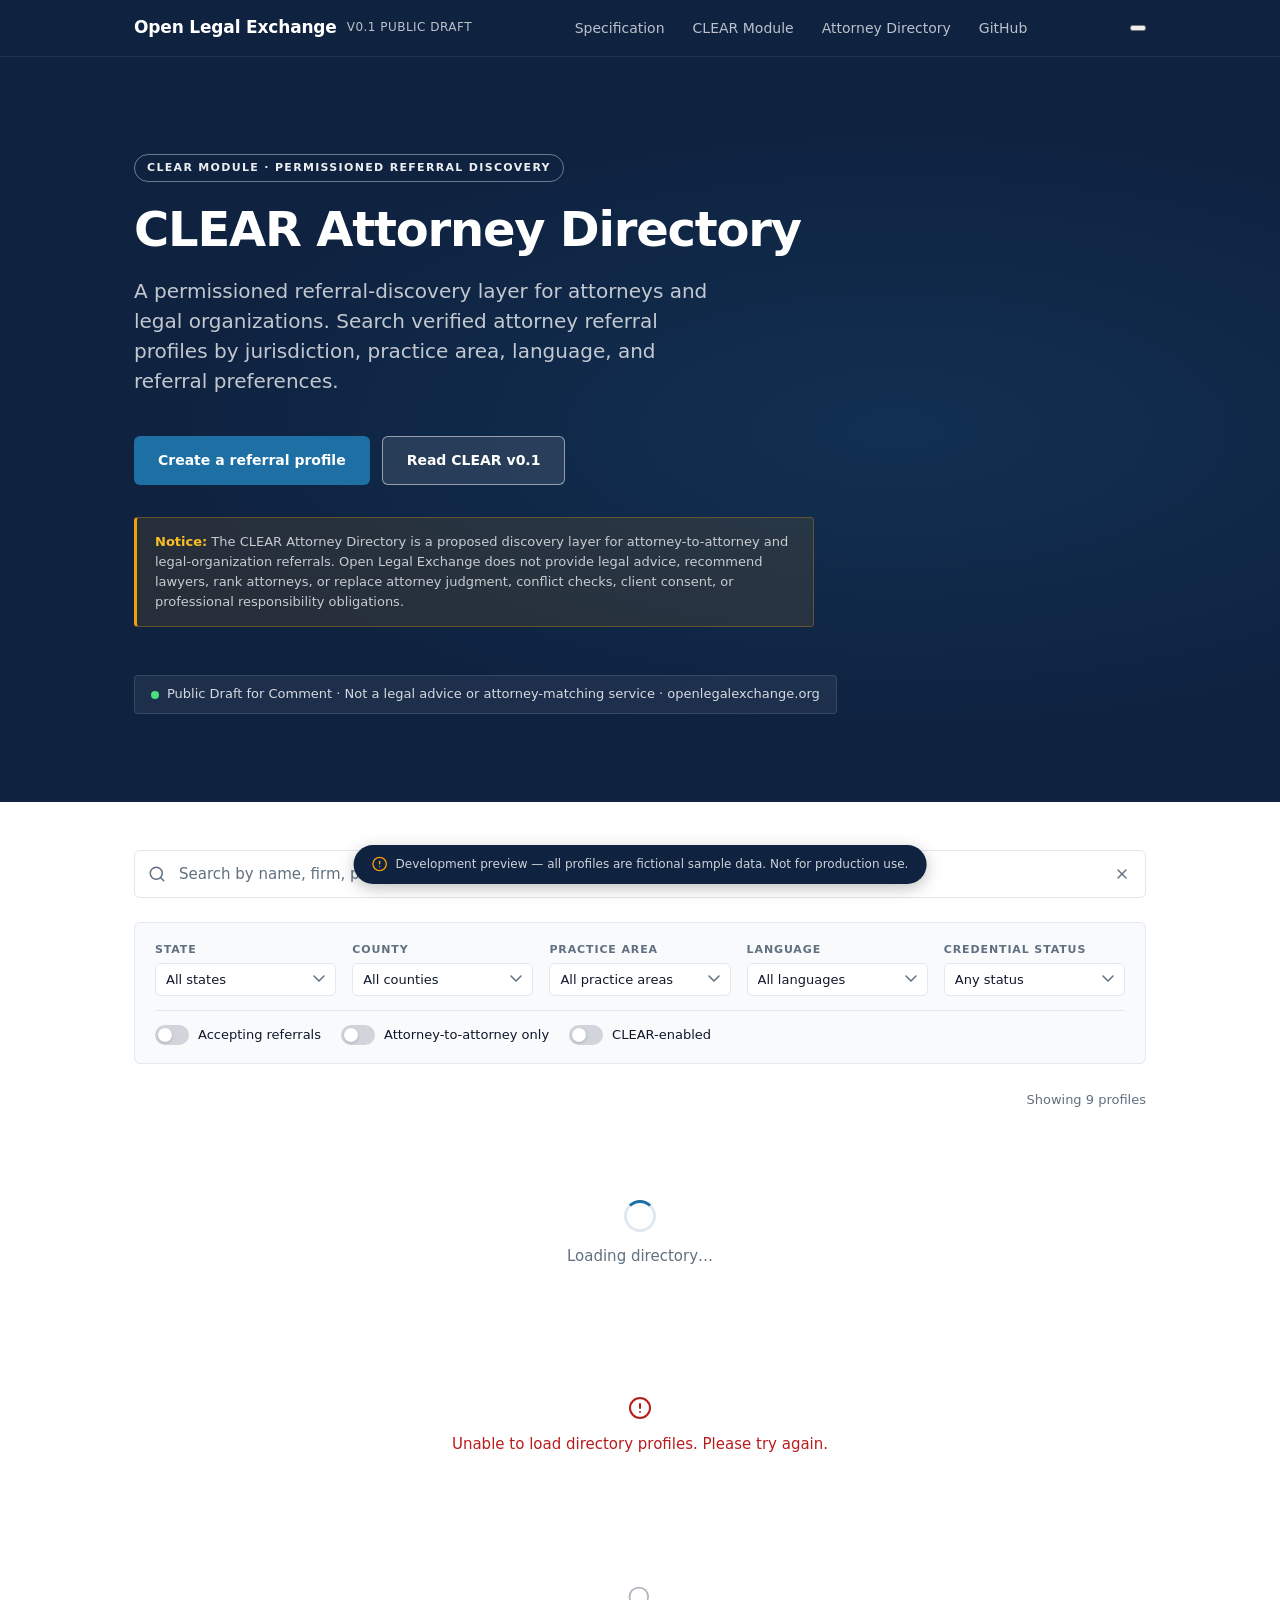
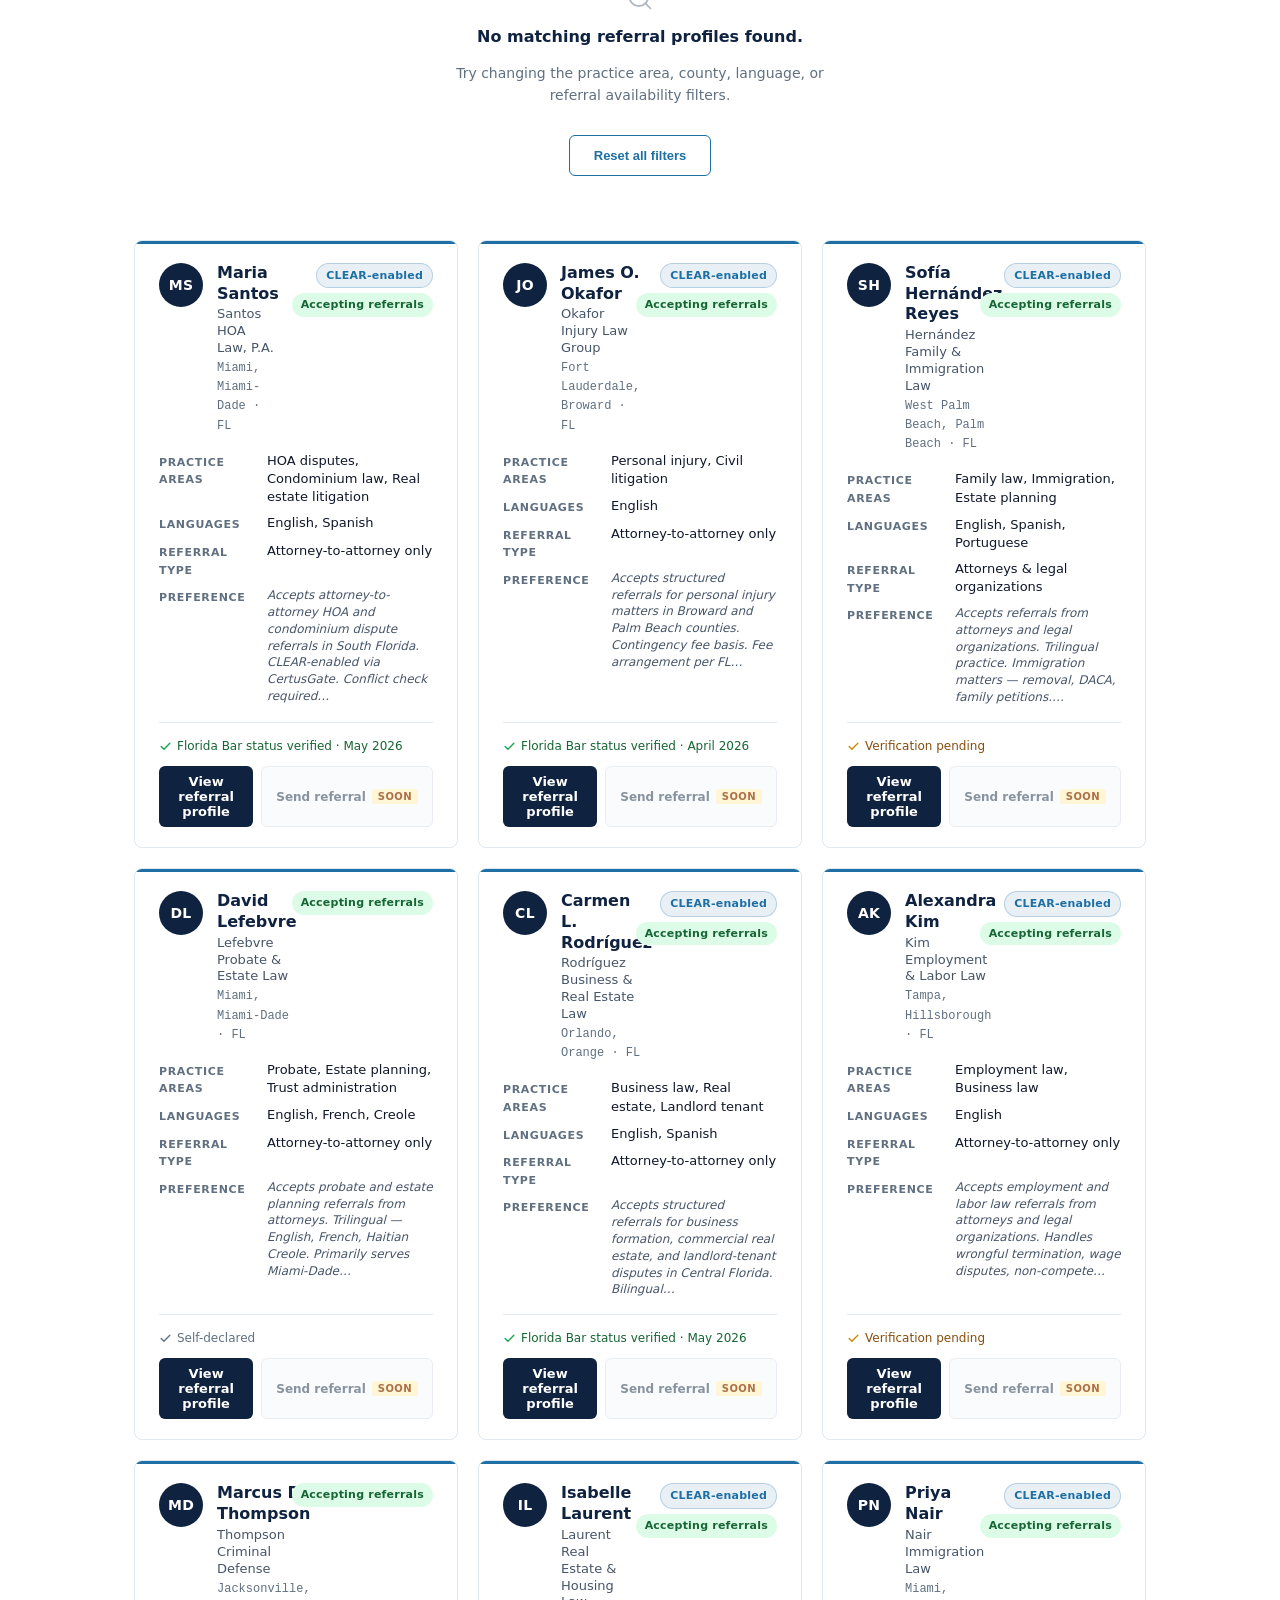
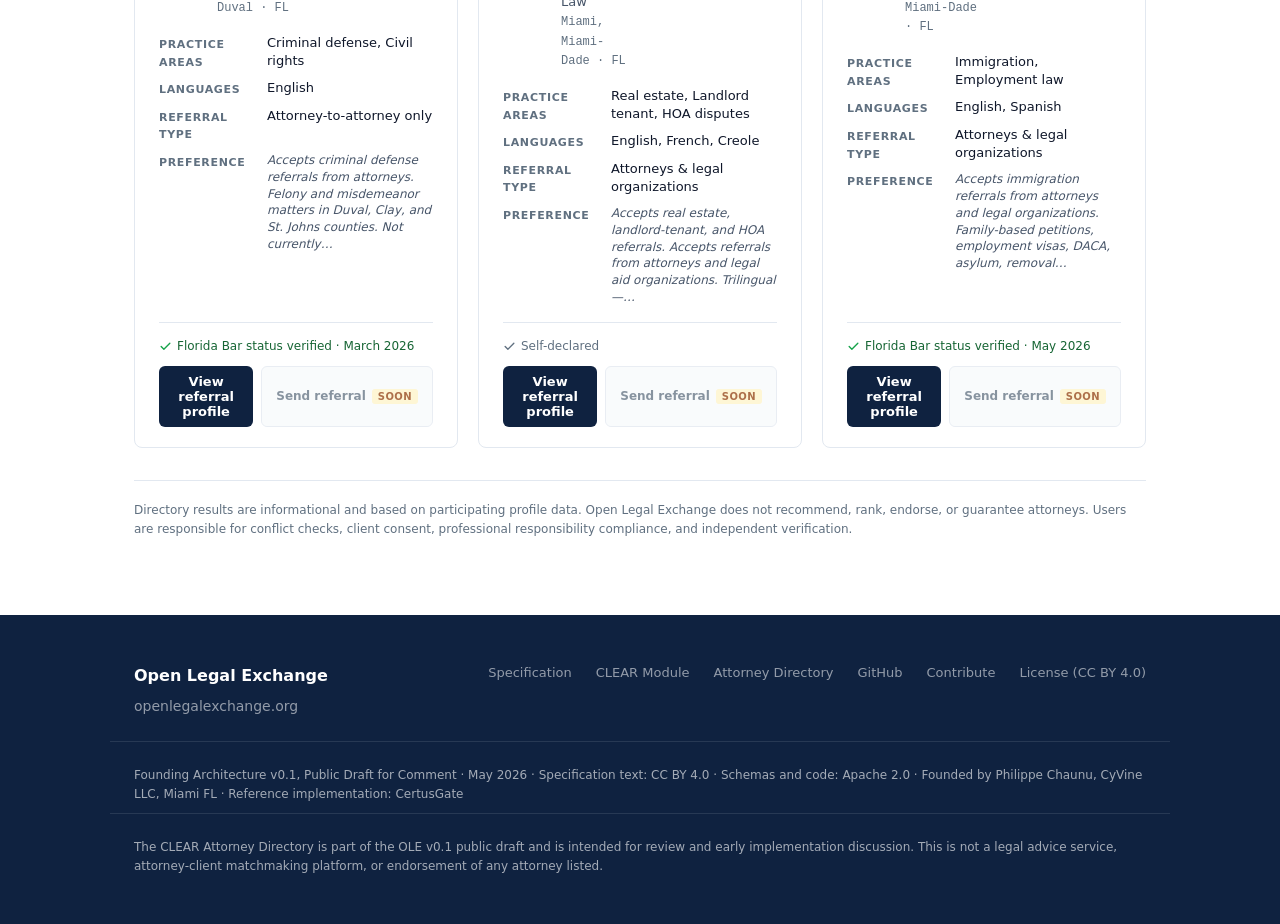
==== attorneys/index.html @ de0ba65a "feat: add CLEAR Attorney Directory at /attorneys/ - Add attorneys/index.html: live searchable attorn" ====
<!DOCTYPE html>
<html lang="en">
<head>
  <meta charset="UTF-8">
  <meta name="viewport" content="width=device-width, initial-scale=1.0">
  <title>CLEAR Attorney Directory · Open Legal Exchange</title>
  <meta name="description" content="A permissioned referral-discovery layer for attorneys and legal organizations. Search verified attorney referral profiles by jurisdiction, practice area, language, and referral preferences.">
  <link rel="stylesheet" href="../styles.css">
  <link rel="stylesheet" href="directory.css">
</head>
<body>

<nav>
  <div class="nav-inner">
    <a href="/" class="nav-brand">
      <span class="brand-name">Open Legal Exchange</span>
      <span class="brand-tag">v0.1 Public Draft</span>
    </a>
    <ul class="nav-links">
      <li><a href="/spec/">Specification</a></li>
      <li><a href="/clear/">CLEAR Module</a></li>
      <li><a href="/attorneys/" aria-current="page">Attorney Directory</a></li>
      <li><a href="https://github.com/openlegalexchange/ole">GitHub</a></li>
    </ul>
    <button class="nav-menu-btn" aria-label="Open menu" aria-expanded="false" aria-controls="mobile-nav">
      <span></span><span></span><span></span>
    </button>
  </div>
</nav>

<!-- Hero -->
<section class="hero dir-hero">
  <div class="container hero-content">
    <div class="hero-eyebrow">CLEAR Module · Permissioned Referral Discovery</div>
    <h1>CLEAR Attorney Directory</h1>
    <p class="hero-lead">
      A permissioned referral-discovery layer for attorneys and legal organizations.
      Search verified attorney referral profiles by jurisdiction, practice area, language, and referral preferences.
    </p>
    <div class="btn-group">
      <a href="https://github.com/openlegalexchange/ole/discussions" class="btn btn-primary">Create a referral profile</a>
      <a href="https://github.com/openlegalexchange/ole/blob/main/spec/v0.1/clear.md" class="btn btn-secondary">Read CLEAR v0.1</a>
    </div>
    <div class="dir-notice" role="note">
      <strong>Notice:</strong> The CLEAR Attorney Directory is a proposed discovery layer for
      attorney-to-attorney and legal-organization referrals. Open Legal Exchange does not provide
      legal advice, recommend lawyers, rank attorneys, or replace attorney judgment, conflict checks,
      client consent, or professional responsibility obligations.
    </div>
    <div class="hero-draft">
      Public Draft for Comment · Not a legal advice or attorney-matching service · openlegalexchange.org
    </div>
  </div>
</section>

<!-- Search & Directory -->
<section class="dir-search-section" id="directory">
  <div class="container">

    <!-- Search bar -->
    <div class="dir-search-bar">
      <label for="dir-search-input" class="sr-only">Search attorney referral profiles</label>
      <div class="dir-search-input-wrap">
        <svg class="dir-search-icon" width="18" height="18" viewBox="0 0 24 24" fill="none" stroke="currentColor" stroke-width="2" stroke-linecap="round" stroke-linejoin="round" aria-hidden="true">
          <circle cx="11" cy="11" r="8"/><line x1="21" y1="21" x2="16.65" y2="16.65"/>
        </svg>
        <input
          id="dir-search-input"
          type="search"
          class="dir-search-input"
          placeholder="Search by name, firm, practice area, county, language…"
          autocomplete="off"
          autocorrect="off"
          spellcheck="false"
          aria-label="Search attorney referral profiles"
        >
        <button id="dir-search-clear" class="dir-search-clear" aria-label="Clear search" hidden>
          <svg width="16" height="16" viewBox="0 0 24 24" fill="none" stroke="currentColor" stroke-width="2" stroke-linecap="round" stroke-linejoin="round" aria-hidden="true"><line x1="18" y1="6" x2="6" y2="18"/><line x1="6" y1="6" x2="18" y2="18"/></svg>
        </button>
      </div>
    </div>

    <!-- Filters -->
    <div class="dir-filters" id="dir-filters">
      <div class="dir-filters-row">

        <div class="dir-filter-group">
          <label for="filter-state" class="dir-filter-label">State</label>
          <select id="filter-state" class="dir-filter-select" aria-label="Filter by state">
            <option value="">All states</option>
            <option value="FL">FL — Florida</option>
          </select>
        </div>

        <div class="dir-filter-group">
          <label for="filter-county" class="dir-filter-label">County</label>
          <select id="filter-county" class="dir-filter-select" aria-label="Filter by county">
            <option value="">All counties</option>
            <option value="Miami-Dade">Miami-Dade</option>
            <option value="Broward">Broward</option>
            <option value="Palm Beach">Palm Beach</option>
            <option value="Monroe">Monroe</option>
            <option value="Hillsborough">Hillsborough</option>
            <option value="Orange">Orange</option>
            <option value="Duval">Duval</option>
          </select>
        </div>

        <div class="dir-filter-group">
          <label for="filter-practice" class="dir-filter-label">Practice area</label>
          <select id="filter-practice" class="dir-filter-select" aria-label="Filter by practice area">
            <option value="">All practice areas</option>
            <option value="hoa_disputes">HOA disputes</option>
            <option value="condominium_law">Condominium law</option>
            <option value="personal_injury">Personal injury</option>
            <option value="family_law">Family law</option>
            <option value="probate">Probate</option>
            <option value="estate_planning">Estate planning</option>
            <option value="real_estate">Real estate</option>
            <option value="immigration">Immigration</option>
            <option value="criminal_defense">Criminal defense</option>
            <option value="business_law">Business law</option>
            <option value="landlord_tenant">Landlord tenant</option>
            <option value="employment_law">Employment law</option>
          </select>
        </div>

        <div class="dir-filter-group">
          <label for="filter-language" class="dir-filter-label">Language</label>
          <select id="filter-language" class="dir-filter-select" aria-label="Filter by language">
            <option value="">All languages</option>
            <option value="en">English</option>
            <option value="es">Spanish</option>
            <option value="fr">French</option>
            <option value="ht">Creole</option>
            <option value="pt">Portuguese</option>
          </select>
        </div>

        <div class="dir-filter-group">
          <label for="filter-credential" class="dir-filter-label">Credential status</label>
          <select id="filter-credential" class="dir-filter-select" aria-label="Filter by credential status">
            <option value="">Any status</option>
            <option value="verified">Verified</option>
            <option value="pending_verification">Pending verification</option>
            <option value="self_declared">Self-declared</option>
          </select>
        </div>

      </div>

      <div class="dir-filters-toggles">
        <label class="dir-toggle-label">
          <input type="checkbox" id="filter-accepts-referrals" class="dir-toggle-input" aria-label="Accepting referrals only">
          <span class="dir-toggle-track" aria-hidden="true"></span>
          <span class="dir-toggle-text">Accepting referrals</span>
        </label>
        <label class="dir-toggle-label">
          <input type="checkbox" id="filter-atty-to-atty" class="dir-toggle-input" aria-label="Attorney-to-attorney only">
          <span class="dir-toggle-track" aria-hidden="true"></span>
          <span class="dir-toggle-text">Attorney-to-attorney only</span>
        </label>
        <label class="dir-toggle-label">
          <input type="checkbox" id="filter-clear-enabled" class="dir-toggle-input" aria-label="CLEAR-enabled only">
          <span class="dir-toggle-track" aria-hidden="true"></span>
          <span class="dir-toggle-text">CLEAR-enabled</span>
        </label>
      </div>
    </div>

    <!-- Active chips + count -->
    <div class="dir-results-meta" id="dir-results-meta" aria-live="polite" aria-atomic="true">
      <div id="dir-active-chips" class="dir-chips"></div>
      <div class="dir-results-right">
        <span id="dir-results-count" class="dir-results-count"></span>
        <button id="dir-clear-filters" class="dir-clear-filters-btn" hidden>
          Clear all filters
        </button>
      </div>
    </div>

    <!-- Loading state -->
    <div id="dir-loading" class="dir-state-box" hidden>
      <div class="dir-spinner" aria-hidden="true"></div>
      <p>Loading directory…</p>
    </div>

    <!-- Error state -->
    <div id="dir-error" class="dir-state-box dir-state-error" hidden role="alert">
      <svg width="24" height="24" viewBox="0 0 24 24" fill="none" stroke="currentColor" stroke-width="2" stroke-linecap="round" stroke-linejoin="round" aria-hidden="true"><circle cx="12" cy="12" r="10"/><line x1="12" y1="8" x2="12" y2="12"/><line x1="12" y1="16" x2="12.01" y2="16"/></svg>
      <p>Unable to load directory profiles. Please try again.</p>
    </div>

    <!-- Empty state -->
    <div id="dir-empty" class="dir-state-box" hidden role="status">
      <svg width="28" height="28" viewBox="0 0 24 24" fill="none" stroke="currentColor" stroke-width="1.5" stroke-linecap="round" stroke-linejoin="round" aria-hidden="true"><circle cx="11" cy="11" r="8"/><line x1="21" y1="21" x2="16.65" y2="16.65"/></svg>
      <p class="dir-empty-title">No matching referral profiles found.</p>
      <p class="dir-empty-desc">Try changing the practice area, county, language, or referral availability filters.</p>
      <button class="btn btn-outline" id="dir-empty-reset" style="margin-top:16px;font-size:13px;">Reset all filters</button>
    </div>

    <!-- Results grid -->
    <div id="dir-results" class="dir-results-grid" role="list" aria-label="Attorney referral profiles">
    </div>

    <!-- Compliance notice -->
    <p class="dir-results-notice" id="dir-compliance-inline">
      Directory results are informational and based on participating profile data.
      Open Legal Exchange does not recommend, rank, endorse, or guarantee attorneys.
      Users are responsible for conflict checks, client consent, professional responsibility compliance, and independent verification.
    </p>

  </div>
</section>

<!-- Footer -->
<footer>
  <div class="footer-inner">
    <div class="footer-brand">
      <span class="brand-name">Open Legal Exchange</span>
      <span>openlegalexchange.org</span>
    </div>
    <div class="footer-links">
      <a href="/spec/">Specification</a>
      <a href="/clear/">CLEAR Module</a>
      <a href="/attorneys/">Attorney Directory</a>
      <a href="https://github.com/openlegalexchange/ole">GitHub</a>
      <a href="https://github.com/openlegalexchange/ole/blob/main/CONTRIBUTING.md">Contribute</a>
      <a href="https://github.com/openlegalexchange/ole/blob/main/LICENSE">License (CC BY 4.0)</a>
    </div>
  </div>
  <div class="footer-meta">
    Founding Architecture v0.1, Public Draft for Comment · May 2026 ·
    Specification text: CC BY 4.0 · Schemas and code: Apache 2.0 ·
    Founded by Philippe Chaunu, CyVine LLC, Miami FL ·
    Reference implementation: CertusGate
  </div>
  <div class="footer-meta" style="margin-top:8px;">
    The CLEAR Attorney Directory is part of the OLE v0.1 public draft and is intended for review
    and early implementation discussion. This is not a legal advice service, attorney-client
    matchmaking platform, or endorsement of any attorney listed.
  </div>
</footer>

<!-- Profile Modal -->
<div id="profile-modal" class="modal-overlay" role="dialog" aria-modal="true" aria-labelledby="modal-title" hidden>
  <div class="modal-panel" tabindex="-1">
    <div class="modal-header">
      <div>
        <div id="modal-eyebrow" class="modal-eyebrow"></div>
        <h2 id="modal-title" class="modal-title"></h2>
        <div id="modal-firm" class="modal-firm"></div>
      </div>
      <button class="modal-close" id="modal-close-btn" aria-label="Close profile">
        <svg width="20" height="20" viewBox="0 0 24 24" fill="none" stroke="currentColor" stroke-width="2" stroke-linecap="round" stroke-linejoin="round" aria-hidden="true"><line x1="18" y1="6" x2="6" y2="18"/><line x1="6" y1="6" x2="18" y2="18"/></svg>
      </button>
    </div>
    <div class="modal-body" id="modal-body">
      <!-- Dynamically populated -->
    </div>
    <div class="modal-footer">
      <button class="btn btn-outline" id="modal-referral-btn" disabled>
        Send structured referral
        <span class="coming-soon-tag">Coming soon</span>
      </button>
      <button class="btn btn-secondary modal-close-action" id="modal-close-footer">Close</button>
    </div>
    <div class="modal-disclaimer">
      This profile is based on self-reported or third-party verified data. Open Legal Exchange does not
      recommend, rank, endorse, certify, or guarantee this attorney. Users are responsible for
      independent verification, conflict checks, client consent, and all professional responsibility obligations.
    </div>
  </div>
</div>

<!-- Sample data notice banner -->
<div id="sample-data-notice" class="sample-data-notice" role="note">
  <svg width="16" height="16" viewBox="0 0 24 24" fill="none" stroke="currentColor" stroke-width="2" stroke-linecap="round" stroke-linejoin="round" aria-hidden="true"><circle cx="12" cy="12" r="10"/><line x1="12" y1="8" x2="12" y2="12"/><line x1="12" y1="16" x2="12.01" y2="16"/></svg>
  <span>Development preview — all profiles are fictional sample data. Not for production use.</span>
</div>

<script src="directory.js"></script>
</body>
</html>
---- styles.css ----
/* OLE — Open Legal Exchange — Site Stylesheet */

:root {
  --navy: #0f2240;
  --navy-light: #1a3355;
  --blue: #1d6fa4;
  --blue-light: #2b8ac8;
  --slate: #475569;
  --text: #0f172a;
  --muted: #607080;
  --border: #e2e8f0;
  --bg: #ffffff;
  --bg-alt: #f8fafc;
  --bg-dark: #0f2240;
  --accent-bar: 4px solid #1d6fa4;
  --max-width: 1060px;
  --radius: 6px;
  --font: system-ui, -apple-system, "Segoe UI", Roboto, Helvetica, Arial, sans-serif;
  --font-mono: "SF Mono", "Fira Mono", "Cascadia Code", Menlo, Consolas, monospace;
}

*, *::before, *::after { box-sizing: border-box; }

html { scroll-behavior: smooth; }

body {
  margin: 0;
  font-family: var(--font);
  font-size: 16px;
  line-height: 1.6;
  color: var(--text);
  background: var(--bg);
  -webkit-font-smoothing: antialiased;
}

a { color: var(--blue); text-decoration: none; }
a:hover { text-decoration: underline; }

img { max-width: 100%; }

/* ── Layout ── */

.container {
  max-width: var(--max-width);
  margin: 0 auto;
  padding: 0 24px;
}

section { padding: 72px 0; }
section:nth-child(even):not(.hero) { background: var(--bg-alt); }

/* ── Navigation ── */

nav {
  background: var(--navy);
  position: sticky;
  top: 0;
  z-index: 100;
  border-bottom: 1px solid rgba(255,255,255,0.08);
}

.nav-inner {
  max-width: var(--max-width);
  margin: 0 auto;
  padding: 0 24px;
  display: flex;
  align-items: center;
  justify-content: space-between;
  height: 56px;
}

.nav-brand {
  display: flex;
  align-items: center;
  gap: 10px;
  text-decoration: none;
}

.nav-logo {
  width: 30px;
  height: 30px;
  flex-shrink: 0;
  display: block;
  border-radius: 6px;
  background: #ffffff;
  padding: 3px;
  object-fit: contain;
}

.nav-brand-text {
  display: flex;
  align-items: baseline;
  gap: 10px;
}

.nav-brand .brand-name {
  color: #ffffff;
  font-size: 17px;
  font-weight: 700;
  letter-spacing: -0.01em;
}

.nav-brand .brand-tag {
  color: rgba(255,255,255,0.72);
  font-size: 12px;
  font-weight: 400;
  letter-spacing: 0.04em;
  text-transform: uppercase;
}

.nav-links {
  display: flex;
  gap: 28px;
  list-style: none;
  margin: 0;
  padding: 0;
}

.nav-links a {
  color: rgba(255,255,255,0.72);
  font-size: 14px;
  font-weight: 500;
  text-decoration: none;
  transition: color 0.15s;
}

.nav-links a:hover { color: #ffffff; }

/* ── Hero ── */

.hero {
  background: var(--navy);
  color: #ffffff;
  padding: 96px 0 88px;
  position: relative;
  overflow: hidden;
}

.hero::before {
  content: '';
  position: absolute;
  top: 0; left: 0; right: 0; bottom: 0;
  background: radial-gradient(ellipse at 70% 50%, rgba(29,111,164,0.18) 0%, transparent 60%);
  pointer-events: none;
}

.hero-content { position: relative; }

.hero-eyebrow {
  display: inline-block;
  font-size: 11px;
  font-weight: 600;
  letter-spacing: 0.12em;
  text-transform: uppercase;
  color: rgba(255,255,255,0.92);
  margin-bottom: 20px;
  border: 1px solid rgba(255,255,255,0.4);
  padding: 4px 12px;
  border-radius: 20px;
}

.hero h1 {
  font-size: clamp(32px, 5vw, 54px);
  font-weight: 800;
  line-height: 1.12;
  letter-spacing: -0.025em;
  margin: 0 0 24px;
  max-width: 720px;
}

.hero h1 em {
  font-style: normal;
  color: #7cb9e8;
}

.hero-lead {
  font-size: clamp(17px, 2vw, 20px);
  line-height: 1.5;
  color: rgba(255,255,255,0.75);
  max-width: 600px;
  margin: 0 0 40px;
}

.hero-draft {
  display: inline-flex;
  align-items: center;
  gap: 8px;
  font-size: 13px;
  color: rgba(255,255,255,0.82);
  background: rgba(255,255,255,0.06);
  border: 1px solid rgba(255,255,255,0.12);
  padding: 8px 16px;
  border-radius: 4px;
  margin-top: 48px;
}

.hero-draft::before {
  content: '';
  display: inline-block;
  width: 8px; height: 8px;
  border-radius: 50%;
  background: #4ade80;
  flex-shrink: 0;
}

/* ── Buttons ── */

.btn-group { display: flex; gap: 12px; flex-wrap: wrap; }

.btn {
  display: inline-flex;
  align-items: center;
  gap: 8px;
  padding: 12px 24px;
  border-radius: var(--radius);
  font-size: 14px;
  font-weight: 600;
  text-decoration: none;
  transition: all 0.15s;
  cursor: pointer;
  border: none;
}

.btn-primary {
  background: var(--blue);
  color: #ffffff;
}
.btn-primary:hover { background: var(--blue-light); text-decoration: none; }

.btn-secondary {
  background: rgba(255,255,255,0.1);
  color: #ffffff;
  border: 1px solid rgba(255,255,255,0.5);
}
.btn-secondary:hover { background: rgba(255,255,255,0.16); text-decoration: none; }

.btn-outline {
  background: transparent;
  color: var(--blue);
  border: 1px solid var(--blue);
}
.btn-outline:hover { background: var(--blue); color: #ffffff; text-decoration: none; }

/* ── Section Headings ── */

.section-label {
  font-size: 11px;
  font-weight: 700;
  letter-spacing: 0.12em;
  text-transform: uppercase;
  color: var(--blue);
  margin-bottom: 12px;
}

h2.section-title {
  font-size: clamp(24px, 3.5vw, 36px);
  font-weight: 800;
  line-height: 1.2;
  letter-spacing: -0.02em;
  margin: 0 0 16px;
  color: var(--navy);
}

.section-desc {
  font-size: 17px;
  line-height: 1.6;
  color: var(--slate);
  max-width: 600px;
  margin-bottom: 48px;
}

/* ── Primitives Grid ── */

.primitives-grid {
  display: grid;
  grid-template-columns: repeat(auto-fill, minmax(280px, 1fr));
  gap: 20px;
}

.primitive-card {
  border: 1px solid var(--border);
  border-radius: var(--radius);
  padding: 24px;
  background: var(--bg);
  position: relative;
  overflow: hidden;
}

.primitive-card::before {
  content: '';
  position: absolute;
  top: 0; left: 0; right: 0;
  height: 3px;
  background: var(--blue);
}

.primitive-icon {
  font-size: 11px;
  font-weight: 700;
  letter-spacing: 0.1em;
  text-transform: uppercase;
  color: var(--blue);
  font-family: var(--font-mono);
  margin-bottom: 10px;
}

.primitive-card h3 {
  font-size: 18px;
  font-weight: 700;
  margin: 0 0 8px;
  color: var(--navy);
}

.primitive-card p {
  font-size: 14px;
  color: var(--slate);
  margin: 0;
  line-height: 1.5;
}

/* ── Feature List ── */

.feature-list {
  list-style: none;
  margin: 0;
  padding: 0;
  display: grid;
  grid-template-columns: repeat(auto-fill, minmax(260px, 1fr));
  gap: 20px;
}

.feature-list li {
  display: flex;
  gap: 14px;
  align-items: flex-start;
  padding: 20px;
  background: var(--bg);
  border: 1px solid var(--border);
  border-radius: var(--radius);
}

.feature-list li::before {
  content: '→';
  color: var(--blue);
  font-weight: 700;
  flex-shrink: 0;
  margin-top: 1px;
}

.feature-list li .feature-text strong {
  display: block;
  font-size: 14px;
  font-weight: 700;
  color: var(--navy);
  margin-bottom: 4px;
}

.feature-list li .feature-text span {
  font-size: 13px;
  color: var(--muted);
  line-height: 1.4;
}

/* ── Tables ── */

.table-wrap { overflow-x: auto; margin: 32px 0; }

table {
  width: 100%;
  border-collapse: collapse;
  font-size: 14px;
}

thead th {
  text-align: left;
  padding: 12px 16px;
  background: var(--navy);
  color: #ffffff;
  font-size: 12px;
  font-weight: 600;
  letter-spacing: 0.04em;
  white-space: nowrap;
}

thead th:first-child { border-radius: var(--radius) 0 0 0; }
thead th:last-child { border-radius: 0 var(--radius) 0 0; }

tbody td {
  padding: 12px 16px;
  border-bottom: 1px solid var(--border);
  vertical-align: top;
}

tbody tr:last-child td { border-bottom: none; }
tbody tr:hover td { background: var(--bg-alt); }

td code, th code {
  background: rgba(29,111,164,0.08);
  color: var(--navy);
  padding: 1px 6px;
  border-radius: 3px;
  font-family: var(--font-mono);
  font-size: 12px;
}

/* ── Code Blocks ── */

.code-block {
  background: #0f1e2e;
  border-radius: var(--radius);
  overflow: hidden;
  margin: 24px 0;
}

.code-header {
  background: #1a2f44;
  padding: 10px 16px;
  display: flex;
  align-items: center;
  justify-content: space-between;
}

.code-lang {
  font-size: 11px;
  font-weight: 600;
  letter-spacing: 0.08em;
  text-transform: uppercase;
  color: rgba(255,255,255,0.68);
  font-family: var(--font-mono);
}

pre {
  margin: 0;
  padding: 20px 20px;
  overflow-x: auto;
  font-family: var(--font-mono);
  font-size: 13px;
  line-height: 1.6;
  color: #d4e0ef;
}

code {
  font-family: var(--font-mono);
}

/* ── Status Badge ── */

.badge {
  display: inline-flex;
  align-items: center;
  gap: 6px;
  font-size: 12px;
  font-weight: 600;
  padding: 4px 10px;
  border-radius: 20px;
}

.badge-draft {
  background: #e0f0ff;
  color: #1d4e7a;
}

.badge-active {
  background: #dcfce7;
  color: #166534;
}

.badge-planned {
  background: var(--border);
  color: var(--muted);
}

/* ── Quote ── */

.thesis-block {
  border-left: var(--accent-bar);
  padding: 20px 28px;
  background: var(--bg-alt);
  border-radius: 0 var(--radius) var(--radius) 0;
  margin: 40px 0;
}

.thesis-block p {
  font-size: 22px;
  font-weight: 700;
  color: var(--navy);
  margin: 0;
  font-style: italic;
  letter-spacing: -0.01em;
  line-height: 1.35;
}

/* ── Spec Cards ── */

.spec-grid {
  display: grid;
  grid-template-columns: repeat(auto-fill, minmax(300px, 1fr));
  gap: 20px;
}

.spec-card {
  border: 1px solid var(--border);
  border-radius: var(--radius);
  padding: 24px;
  background: var(--bg);
  transition: box-shadow 0.15s, border-color 0.15s;
}

.spec-card:hover {
  box-shadow: 0 4px 16px rgba(15,34,64,0.1);
  border-color: var(--blue-light);
}

.spec-card-label {
  font-size: 11px;
  font-weight: 700;
  letter-spacing: 0.1em;
  text-transform: uppercase;
  color: var(--blue);
  font-family: var(--font-mono);
  margin-bottom: 8px;
}

.spec-card h3 {
  font-size: 17px;
  font-weight: 700;
  margin: 0 0 8px;
  color: var(--navy);
}

.spec-card p {
  font-size: 14px;
  color: var(--slate);
  margin: 0 0 16px;
  line-height: 1.5;
}

.spec-card a.card-link {
  font-size: 13px;
  font-weight: 600;
  color: var(--blue);
  text-decoration: none;
}

.spec-card a.card-link:hover { text-decoration: underline; }

/* ── Workflow Steps ── */

.workflow-steps {
  counter-reset: step;
  list-style: none;
  margin: 0;
  padding: 0;
}

.workflow-steps li {
  counter-increment: step;
  display: flex;
  gap: 20px;
  align-items: flex-start;
  padding: 20px 0;
  border-bottom: 1px solid var(--border);
}

.workflow-steps li:last-child { border-bottom: none; }

.step-num {
  display: flex;
  align-items: center;
  justify-content: center;
  width: 32px;
  height: 32px;
  background: var(--navy);
  color: #ffffff;
  border-radius: 50%;
  font-size: 13px;
  font-weight: 700;
  flex-shrink: 0;
}

.step-num::before { content: counter(step); }

.step-content strong {
  display: block;
  font-size: 15px;
  font-weight: 700;
  color: var(--navy);
  margin-bottom: 4px;
}

.step-content p {
  margin: 0;
  font-size: 14px;
  color: var(--slate);
  line-height: 1.5;
}

/* ── Status Tags ── */

.status-table td:first-child {
  font-family: var(--font-mono);
  font-size: 12px;
  white-space: nowrap;
}

/* ── Footer ── */

footer {
  background: var(--navy);
  color: rgba(255,255,255,0.55);
  padding: 48px 0;
  font-size: 14px;
}

.footer-inner {
  max-width: var(--max-width);
  margin: 0 auto;
  padding: 0 24px;
  display: flex;
  flex-wrap: wrap;
  gap: 32px;
  justify-content: space-between;
  align-items: flex-start;
}

.footer-brand .brand-name {
  color: #ffffff;
  font-size: 16px;
  font-weight: 700;
  display: block;
  margin-bottom: 6px;
}

.footer-links {
  display: flex;
  gap: 24px;
  flex-wrap: wrap;
}

.footer-links a {
  color: rgba(255,255,255,0.55);
  text-decoration: none;
  font-size: 13px;
}

.footer-links a:hover { color: #ffffff; }

.footer-meta {
  font-size: 12px;
  margin-top: 24px;
  padding-top: 24px;
  border-top: 1px solid rgba(255,255,255,0.1);
  max-width: var(--max-width);
  margin-left: auto;
  margin-right: auto;
  padding-left: 24px;
  padding-right: 24px;
  color: rgba(255,255,255,0.62);
}

/* ── Responsive ── */

@media (max-width: 640px) {
  section { padding: 48px 0; }
  .nav-links { display: none; }
  .hero { padding: 64px 0 56px; }
  .primitives-grid { grid-template-columns: 1fr; }
  .spec-grid { grid-template-columns: 1fr; }
  .footer-inner { flex-direction: column; }
}

/* ── Release Notice ── */

.draft-notice {
  background: #eff6ff;
  border-left: 4px solid #1d6fa4;
  color: #1e3a5f;
  padding: 14px 20px;
  border-radius: 0 var(--radius) var(--radius) 0;
  font-size: 14px;
  line-height: 1.5;
  margin: 24px 0;
}

.draft-notice strong {
  display: block;
  margin-bottom: 4px;
  font-weight: 700;
}

/* ── Spec Card Links ── */

.spec-card-links {
  display: flex;
  align-items: center;
  gap: 16px;
  margin-top: 14px;
  flex-wrap: wrap;
}

.card-link-secondary {
  font-size: 13px;
  color: var(--muted);
  text-decoration: none;
}

.card-link-secondary:hover { color: var(--blue); text-decoration: underline; }

/* ── Spec Reader ── */

.spec-reader { padding: 48px 0 80px; }

.spec-reader-header {
  display: flex;
  align-items: flex-end;
  justify-content: space-between;
  margin-bottom: 32px;
  flex-wrap: wrap;
  gap: 12px;
}

.spec-breadcrumb {
  font-size: 13px;
  color: var(--muted);
  padding: 16px 0 0;
}

.spec-breadcrumb a { color: var(--blue); }

.btn-sm { padding: 8px 16px; font-size: 13px; }

/* ── Prose (spec reading view) ── */

.prose { max-width: 740px; }

.prose h1 { font-size: 2rem; font-weight: 800; margin: 0 0 24px; color: var(--navy); letter-spacing: -0.02em; }
.prose h2 { font-size: 1.35rem; font-weight: 700; margin: 2.5em 0 0.75em; border-bottom: 1px solid var(--border); padding-bottom: 0.4em; color: var(--navy); }
.prose h3 { font-size: 1.1rem; font-weight: 700; margin: 1.8em 0 0.5em; color: var(--navy); }
.prose h4 { font-size: 1rem; font-weight: 700; margin: 1.5em 0 0.4em; color: var(--navy); }

.prose p { margin: 0 0 1em; color: var(--text); line-height: 1.7; }

.prose a { color: var(--blue); }

.prose code {
  background: rgba(29,111,164,0.08);
  color: var(--navy);
  padding: 1px 6px;
  border-radius: 3px;
  font-family: var(--font-mono);
  font-size: 0.85em;
}

.prose pre {
  background: #0f1e2e;
  color: #d4e0ef;
  padding: 20px;
  border-radius: var(--radius);
  overflow-x: auto;
  margin: 1.5em 0;
}

.prose pre code { background: none; padding: 0; color: inherit; font-size: 13px; }

.prose blockquote {
  border-left: 4px solid var(--blue);
  margin: 1.5em 0;
  padding: 0.5em 1.2em;
  color: var(--slate);
  background: var(--bg-alt);
  border-radius: 0 var(--radius) var(--radius) 0;
}

.prose ul, .prose ol { padding-left: 1.5em; margin: 0 0 1em; }
.prose li { margin: 0.3em 0; line-height: 1.6; }

.prose hr { border: none; border-top: 1px solid var(--border); margin: 2.5em 0; }

.prose table { border-collapse: collapse; width: 100%; margin: 1.5em 0; font-size: 14px; }
.prose table th { text-align: left; padding: 8px 12px; background: var(--bg-alt); font-size: 12px; font-weight: 700; letter-spacing: 0.04em; border-bottom: 2px solid var(--border); color: var(--navy); }
.prose table td { padding: 8px 12px; border-bottom: 1px solid var(--border); vertical-align: top; }
.prose table tbody tr:last-child td { border-bottom: none; }

/* ── Table code overflow fix ── */
.table-wrap td code { word-break: break-all; }

/* ── Hover lifts (CSS transitions, complement Motion) ── */

.primitive-card {
  transition: transform 0.2s ease, box-shadow 0.2s ease, border-color 0.2s ease;
}
.primitive-card:hover {
  transform: translateY(-4px);
  box-shadow: 0 12px 32px rgba(15,34,64,0.10);
  border-color: rgba(29,111,164,0.3);
}

.spec-card {
  transition: transform 0.2s ease, box-shadow 0.2s ease;
}
.spec-card:hover {
  transform: translateY(-3px);
  box-shadow: 0 8px 24px rgba(15,34,64,0.08);
}

.feature-list li {
  transition: transform 0.2s ease, border-color 0.2s ease;
}
.feature-list li:hover {
  transform: translateY(-2px);
  border-color: rgba(29,111,164,0.4);
}

.card-link {
  transition: color 0.15s, gap 0.15s;
  display: inline-flex;
  align-items: center;
  gap: 4px;
}
.card-link:hover { gap: 8px; }

.btn { transition: background 0.15s, transform 0.15s, box-shadow 0.15s; }
.btn:hover { transform: translateY(-1px); box-shadow: 0 4px 12px rgba(0,0,0,0.12); }
.btn:active { transform: translateY(0); box-shadow: none; }
---- attorneys/directory.css ----
/* OLE CLEAR Attorney Directory — directory.css
   Loaded only by /attorneys/index.html
   Depends on ../styles.css for base tokens and primitives
*/

/* ── Screen-reader only ────────────────────────────────────────────────────── */
.sr-only {
  position: absolute;
  width: 1px; height: 1px;
  padding: 0; margin: -1px;
  overflow: hidden;
  clip: rect(0,0,0,0);
  white-space: nowrap;
  border: 0;
}

/* ── Hero variant ──────────────────────────────────────────────────────────── */
.dir-hero h1 {
  font-size: clamp(30px, 4.5vw, 48px);
  font-weight: 800;
  line-height: 1.14;
  letter-spacing: -0.025em;
  margin: 0 0 20px;
}

.dir-notice {
  margin-top: 32px;
  background: rgba(245,158,11,0.1);
  border: 1px solid rgba(245,158,11,0.3);
  border-left: 3px solid #f59e0b;
  border-radius: 4px;
  padding: 14px 18px;
  font-size: 13px;
  line-height: 1.55;
  color: rgba(255,255,255,0.75);
  max-width: 680px;
}

.dir-notice strong {
  color: #fbbf24;
  font-weight: 600;
}

/* ── Search section ────────────────────────────────────────────────────────── */
.dir-search-section {
  background: var(--bg);
  padding: 48px 0 64px;
}

/* ── Search bar ────────────────────────────────────────────────────────────── */
.dir-search-bar {
  margin-bottom: 24px;
}

.dir-search-input-wrap {
  position: relative;
  display: flex;
  align-items: center;
}

.dir-search-icon {
  position: absolute;
  left: 14px;
  color: var(--muted);
  pointer-events: none;
  flex-shrink: 0;
}

.dir-search-input {
  width: 100%;
  padding: 14px 44px 14px 44px;
  font-size: 15px;
  font-family: var(--font);
  color: var(--text);
  background: var(--bg);
  border: 1.5px solid var(--border);
  border-radius: var(--radius);
  outline: none;
  transition: border-color 0.15s, box-shadow 0.15s;
  -webkit-appearance: none;
}

.dir-search-input::placeholder { color: var(--muted); }

.dir-search-input:focus {
  border-color: var(--blue);
  box-shadow: 0 0 0 3px rgba(29,111,164,0.12);
}

/* hide browser's native X on search inputs */
.dir-search-input::-webkit-search-cancel-button { -webkit-appearance: none; }

.dir-search-clear {
  position: absolute;
  right: 12px;
  display: flex;
  align-items: center;
  justify-content: center;
  background: none;
  border: none;
  padding: 4px;
  cursor: pointer;
  color: var(--muted);
  border-radius: 50%;
  transition: color 0.15s, background 0.15s;
}

.dir-search-clear:hover {
  color: var(--text);
  background: var(--border);
}

/* ── Filters ───────────────────────────────────────────────────────────────── */
.dir-filters {
  background: var(--bg-alt);
  border: 1px solid var(--border);
  border-radius: var(--radius);
  padding: 18px 20px;
  margin-bottom: 20px;
}

.dir-filters-row {
  display: flex;
  flex-wrap: wrap;
  gap: 12px 16px;
  align-items: flex-end;
}

.dir-filter-group {
  display: flex;
  flex-direction: column;
  gap: 4px;
  min-width: 140px;
  flex: 1 1 140px;
}

.dir-filter-label {
  font-size: 11px;
  font-weight: 600;
  letter-spacing: 0.08em;
  text-transform: uppercase;
  color: var(--muted);
}

.dir-filter-select {
  font-size: 13px;
  font-family: var(--font);
  color: var(--text);
  background: var(--bg);
  border: 1px solid var(--border);
  border-radius: var(--radius);
  padding: 8px 10px;
  cursor: pointer;
  outline: none;
  transition: border-color 0.15s;
  -webkit-appearance: none;
  appearance: none;
  background-image: url("data:image/svg+xml,%3Csvg xmlns='http://www.w3.org/2000/svg' width='12' height='8' viewBox='0 0 12 8'%3E%3Cpath d='M1 1l5 5 5-5' stroke='%23607080' stroke-width='1.5' fill='none' stroke-linecap='round' stroke-linejoin='round'/%3E%3C/svg%3E");
  background-repeat: no-repeat;
  background-position: right 10px center;
  padding-right: 30px;
}

.dir-filter-select:focus {
  border-color: var(--blue);
  box-shadow: 0 0 0 3px rgba(29,111,164,0.1);
}

.dir-filters-toggles {
  display: flex;
  flex-wrap: wrap;
  gap: 8px 20px;
  margin-top: 14px;
  padding-top: 14px;
  border-top: 1px solid var(--border);
}

/* Toggle switches */
.dir-toggle-label {
  display: flex;
  align-items: center;
  gap: 9px;
  cursor: pointer;
  user-select: none;
}

.dir-toggle-input {
  position: absolute;
  opacity: 0;
  width: 0; height: 0;
}

.dir-toggle-track {
  display: inline-block;
  width: 34px;
  height: 20px;
  background: #d1d5db;
  border-radius: 10px;
  position: relative;
  transition: background 0.2s;
  flex-shrink: 0;
}

.dir-toggle-track::after {
  content: '';
  position: absolute;
  top: 3px; left: 3px;
  width: 14px; height: 14px;
  border-radius: 50%;
  background: #fff;
  box-shadow: 0 1px 3px rgba(0,0,0,0.2);
  transition: transform 0.2s;
}

.dir-toggle-input:checked + .dir-toggle-track {
  background: var(--blue);
}

.dir-toggle-input:checked + .dir-toggle-track::after {
  transform: translateX(14px);
}

.dir-toggle-input:focus + .dir-toggle-track {
  box-shadow: 0 0 0 3px rgba(29,111,164,0.2);
}

.dir-toggle-text {
  font-size: 13px;
  font-weight: 500;
  color: var(--text);
}

/* ── Results meta row ──────────────────────────────────────────────────────── */
.dir-results-meta {
  display: flex;
  flex-wrap: wrap;
  align-items: center;
  gap: 8px 12px;
  margin-bottom: 20px;
  min-height: 32px;
}

.dir-results-right {
  display: flex;
  align-items: center;
  gap: 12px;
  margin-left: auto;
}

.dir-results-count {
  font-size: 13px;
  color: var(--muted);
  font-weight: 500;
  white-space: nowrap;
}

.dir-clear-filters-btn {
  background: none;
  border: 1px solid var(--border);
  border-radius: var(--radius);
  padding: 5px 12px;
  font-size: 12px;
  font-weight: 600;
  color: var(--blue);
  cursor: pointer;
  transition: all 0.15s;
  white-space: nowrap;
}

.dir-clear-filters-btn:hover {
  background: var(--blue);
  border-color: var(--blue);
  color: #fff;
}

/* ── Active filter chips ───────────────────────────────────────────────────── */
.dir-chips {
  display: flex;
  flex-wrap: wrap;
  gap: 6px;
}

.dir-chip {
  display: inline-flex;
  align-items: center;
  gap: 5px;
  background: rgba(29,111,164,0.08);
  border: 1px solid rgba(29,111,164,0.2);
  color: var(--blue);
  border-radius: 20px;
  padding: 3px 10px 3px 12px;
  font-size: 12px;
  font-weight: 600;
  cursor: pointer;
  transition: all 0.15s;
  white-space: nowrap;
}

.dir-chip:hover {
  background: var(--blue);
  color: #fff;
  border-color: var(--blue);
}

.dir-chip span {
  font-size: 15px;
  line-height: 1;
  opacity: 0.7;
  margin-left: 2px;
}

/* ── Loading / Error / Empty states ───────────────────────────────────────── */
.dir-state-box {
  display: flex;
  flex-direction: column;
  align-items: center;
  justify-content: center;
  padding: 64px 24px;
  text-align: center;
  color: var(--muted);
  gap: 12px;
}

.dir-state-box svg {
  color: var(--muted);
  opacity: 0.5;
}

.dir-state-box p {
  margin: 0;
  font-size: 15px;
}

.dir-state-error {
  color: #b91c1c;
}

.dir-state-error svg {
  color: #b91c1c;
  opacity: 1;
}

.dir-empty-title {
  font-size: 16px !important;
  font-weight: 600;
  color: var(--navy) !important;
}

.dir-empty-desc {
  color: var(--muted) !important;
  font-size: 14px !important;
  max-width: 400px;
}

/* Spinner */
.dir-spinner {
  width: 32px;
  height: 32px;
  border: 3px solid var(--border);
  border-top-color: var(--blue);
  border-radius: 50%;
  animation: dir-spin 0.7s linear infinite;
}

@keyframes dir-spin {
  to { transform: rotate(360deg); }
}

/* ── Results grid ──────────────────────────────────────────────────────────── */
.dir-results-grid {
  display: grid;
  grid-template-columns: repeat(auto-fill, minmax(320px, 1fr));
  gap: 20px;
  margin-bottom: 32px;
}

/* ── Attorney card ─────────────────────────────────────────────────────────── */
.dir-card {
  background: var(--bg);
  border: 1px solid var(--border);
  border-radius: 8px;
  padding: 22px 24px 20px;
  display: flex;
  flex-direction: column;
  gap: 16px;
  transition: box-shadow 0.15s, border-color 0.15s;
  position: relative;
  overflow: hidden;
}

.dir-card::before {
  content: '';
  position: absolute;
  top: 0; left: 0; right: 0;
  height: 3px;
  background: var(--blue);
}

.dir-card:hover {
  box-shadow: 0 4px 20px rgba(15,34,64,0.1);
  border-color: rgba(29,111,164,0.25);
}

.dir-card-top {
  display: flex;
  justify-content: space-between;
  align-items: flex-start;
  gap: 12px;
}

.dir-card-identity {
  display: flex;
  align-items: flex-start;
  gap: 14px;
  min-width: 0;
}

.dir-card-avatar {
  width: 44px;
  height: 44px;
  border-radius: 50%;
  background: var(--navy);
  color: #fff;
  font-size: 14px;
  font-weight: 700;
  display: flex;
  align-items: center;
  justify-content: center;
  flex-shrink: 0;
  letter-spacing: 0.02em;
}

.dir-card-name {
  font-size: 16px;
  font-weight: 700;
  margin: 0 0 2px;
  color: var(--navy);
  line-height: 1.3;
}

.dir-card-firm {
  font-size: 13px;
  color: var(--slate);
  margin: 0 0 2px;
  line-height: 1.3;
}

.dir-card-location {
  font-size: 12px;
  color: var(--muted);
  margin: 0;
  font-family: var(--font-mono);
}

.dir-card-badges {
  display: flex;
  flex-direction: column;
  align-items: flex-end;
  gap: 5px;
  flex-shrink: 0;
}

/* ── Directory badges ──────────────────────────────────────────────────────── */
.dir-badge {
  display: inline-flex;
  align-items: center;
  font-size: 11px;
  font-weight: 600;
  padding: 3px 9px;
  border-radius: 20px;
  white-space: nowrap;
  letter-spacing: 0.02em;
}

.dir-badge-clear {
  background: rgba(29,111,164,0.1);
  color: var(--blue);
  border: 1px solid rgba(29,111,164,0.25);
}

.dir-badge-open {
  background: #dcfce7;
  color: #166534;
}

.dir-badge-closed {
  background: #f3f4f6;
  color: #6b7280;
}

/* ── Card details ──────────────────────────────────────────────────────────── */
.dir-card-details {
  margin: 0;
  display: flex;
  flex-direction: column;
  gap: 8px;
  flex: 1;
}

.dir-card-detail-row {
  display: grid;
  grid-template-columns: 100px 1fr;
  gap: 8px;
  font-size: 13px;
}

.dir-card-detail-row dt {
  font-weight: 600;
  color: var(--muted);
  font-size: 11px;
  text-transform: uppercase;
  letter-spacing: 0.06em;
  padding-top: 2px;
}

.dir-card-detail-row dd {
  margin: 0;
  color: var(--text);
  line-height: 1.4;
}

.dir-card-pref dd {
  font-size: 12px;
  color: var(--slate);
  font-style: italic;
}

/* ── Card footer ───────────────────────────────────────────────────────────── */
.dir-card-footer {
  border-top: 1px solid var(--border);
  padding-top: 14px;
  display: flex;
  flex-direction: column;
  gap: 10px;
}

.dir-card-credential {
  display: flex;
  align-items: center;
  gap: 5px;
  font-size: 12px;
  font-weight: 500;
}

.cred-verified {
  color: #166534;
}

.cred-verified svg {
  color: #16a34a;
}

.cred-pending {
  color: #854d0e;
}

.cred-pending svg {
  color: #ca8a04;
}

.cred-self {
  color: var(--muted);
}

.dir-card-actions {
  display: flex;
  gap: 8px;
  flex-wrap: wrap;
}

.btn-card-view {
  background: var(--navy);
  color: #fff;
  border: none;
  padding: 8px 16px;
  border-radius: var(--radius);
  font-size: 13px;
  font-weight: 600;
  font-family: var(--font);
  cursor: pointer;
  transition: background 0.15s;
  flex: 1;
  text-align: center;
}

.btn-card-view:hover {
  background: #1a3355;
}

.btn-card-view:focus {
  outline: 2px solid var(--blue);
  outline-offset: 2px;
}

.btn-card-referral {
  background: var(--bg-alt);
  color: var(--muted);
  border: 1px solid var(--border);
  padding: 8px 14px;
  border-radius: var(--radius);
  font-size: 12px;
  font-weight: 600;
  font-family: var(--font);
  cursor: not-allowed;
  display: flex;
  align-items: center;
  gap: 6px;
  opacity: 0.75;
}

.coming-soon-tag {
  display: inline-flex;
  align-items: center;
  background: #fef3c7;
  color: #92400e;
  font-size: 10px;
  font-weight: 700;
  padding: 2px 6px;
  border-radius: 3px;
  letter-spacing: 0.04em;
  text-transform: uppercase;
}

/* ── Results notice ────────────────────────────────────────────────────────── */
.dir-results-notice {
  font-size: 12px;
  color: var(--muted);
  line-height: 1.6;
  border-top: 1px solid var(--border);
  padding-top: 20px;
  margin-top: 8px;
}

/* ── Sample data banner ────────────────────────────────────────────────────── */
.sample-data-notice {
  position: fixed;
  bottom: 16px;
  left: 50%;
  transform: translateX(-50%);
  background: var(--navy);
  color: rgba(255,255,255,0.8);
  padding: 10px 18px;
  border-radius: 24px;
  font-size: 12px;
  font-weight: 500;
  display: flex;
  align-items: center;
  gap: 8px;
  z-index: 200;
  box-shadow: 0 4px 16px rgba(0,0,0,0.25);
  white-space: nowrap;
  pointer-events: none;
}

.sample-data-notice svg {
  color: #f59e0b;
  flex-shrink: 0;
}

/* ── Profile Modal ─────────────────────────────────────────────────────────── */
.modal-overlay {
  position: fixed;
  inset: 0;
  z-index: 500;
  background: rgba(15,34,64,0.55);
  display: flex;
  align-items: flex-start;
  justify-content: flex-end;
  backdrop-filter: blur(2px);
}

.modal-overlay[hidden] {
  display: none;
}

body.modal-open {
  overflow: hidden;
}

.modal-panel {
  width: 100%;
  max-width: 520px;
  height: 100vh;
  background: var(--bg);
  display: flex;
  flex-direction: column;
  box-shadow: -8px 0 40px rgba(0,0,0,0.18);
  outline: none;
  overflow: hidden;
}

.modal-header {
  display: flex;
  justify-content: space-between;
  align-items: flex-start;
  padding: 28px 28px 20px;
  border-bottom: 1px solid var(--border);
  background: var(--navy);
  color: #fff;
  flex-shrink: 0;
}

.modal-eyebrow {
  font-size: 10px;
  font-weight: 700;
  letter-spacing: 0.12em;
  text-transform: uppercase;
  color: var(--blue-light);
  margin-bottom: 6px;
  font-family: var(--font-mono);
}

.modal-title {
  font-size: 22px;
  font-weight: 800;
  margin: 0 0 4px;
  letter-spacing: -0.02em;
  line-height: 1.2;
  color: #fff;
}

.modal-firm {
  font-size: 14px;
  color: rgba(255,255,255,0.65);
}

.modal-close {
  background: rgba(255,255,255,0.1);
  border: 1px solid rgba(255,255,255,0.15);
  border-radius: 50%;
  width: 36px;
  height: 36px;
  display: flex;
  align-items: center;
  justify-content: center;
  cursor: pointer;
  color: rgba(255,255,255,0.7);
  flex-shrink: 0;
  margin-top: 2px;
  transition: all 0.15s;
}

.modal-close:hover {
  background: rgba(255,255,255,0.2);
  color: #fff;
}

.modal-close:focus {
  outline: 2px solid var(--blue-light);
  outline-offset: 2px;
}

.modal-body {
  flex: 1;
  overflow-y: auto;
  padding: 0 28px 28px;
  -webkit-overflow-scrolling: touch;
}

.modal-section {
  padding: 20px 0;
  border-bottom: 1px solid var(--border);
}

.modal-section:last-child {
  border-bottom: none;
}

.modal-section-title {
  font-size: 11px;
  font-weight: 700;
  letter-spacing: 0.1em;
  text-transform: uppercase;
  color: var(--muted);
  margin: 0 0 12px;
}

.modal-dl {
  display: grid;
  grid-template-columns: 1fr 1fr;
  gap: 10px 20px;
  margin: 0;
}

.modal-dl-full {
  grid-column: 1 / -1;
}

.modal-dl div {
  display: flex;
  flex-direction: column;
  gap: 2px;
}

.modal-dl dt {
  font-size: 11px;
  font-weight: 600;
  text-transform: uppercase;
  letter-spacing: 0.06em;
  color: var(--muted);
}

.modal-dl dd {
  margin: 0;
  font-size: 14px;
  color: var(--text);
  line-height: 1.4;
}

.modal-dl dd.mono {
  font-family: var(--font-mono);
  font-size: 12px;
  color: var(--slate);
}

.modal-dl dd.sample-flag {
  color: #854d0e;
  font-style: italic;
  font-size: 12px;
}

.modal-tag-list {
  list-style: none;
  margin: 0;
  padding: 0;
  display: flex;
  flex-wrap: wrap;
  gap: 6px;
}

.modal-tag {
  background: var(--bg-alt);
  border: 1px solid var(--border);
  border-radius: 4px;
  padding: 4px 10px;
  font-size: 13px;
  font-weight: 500;
  color: var(--navy);
}

.modal-credential-note {
  font-size: 12px;
  color: var(--muted);
  margin: 12px 0 0;
  line-height: 1.5;
  font-style: italic;
}

.modal-not-accepted-list {
  margin: 0;
  padding-left: 18px;
  font-size: 13px;
  color: var(--slate);
  display: flex;
  flex-direction: column;
  gap: 5px;
}

.modal-section-id {
  background: var(--bg-alt);
  margin: 0 -28px;
  padding: 16px 28px;
  border-bottom: none;
}

.modal-footer {
  display: flex;
  gap: 10px;
  padding: 16px 28px;
  border-top: 1px solid var(--border);
  flex-shrink: 0;
  background: var(--bg);
}

.modal-footer .btn {
  font-size: 13px;
  padding: 10px 18px;
}

#modal-referral-btn {
  flex: 1;
  justify-content: center;
  cursor: not-allowed;
  opacity: 0.7;
  gap: 8px;
}

.modal-close-action {
  background: var(--bg-alt);
  color: var(--text);
  border: 1px solid var(--border);
  transition: all 0.15s;
}

.modal-close-action:hover {
  background: var(--border);
  text-decoration: none;
}

.modal-disclaimer {
  padding: 12px 28px;
  background: #fefce8;
  border-top: 1px solid #fde68a;
  font-size: 11px;
  color: #713f12;
  line-height: 1.5;
  flex-shrink: 0;
}

/* ── Credential classes in modal ───────────────────────────────────────────── */
.modal-dl dd.cred-verified { color: #166534; font-weight: 600; }
.modal-dl dd.cred-pending  { color: #854d0e; font-weight: 600; }
.modal-dl dd.cred-self     { color: var(--muted); }

/* ── Responsive ────────────────────────────────────────────────────────────── */
@media (max-width: 640px) {
  .dir-search-section { padding: 32px 0 48px; }

  .dir-filters-row { flex-direction: column; }
  .dir-filter-group { min-width: 100%; flex: none; }

  .dir-filters-toggles { flex-direction: column; gap: 10px; }

  .dir-results-grid { grid-template-columns: 1fr; }

  .dir-card-top { flex-direction: column; }
  .dir-card-badges { flex-direction: row; align-items: flex-start; }

  .dir-card-detail-row { grid-template-columns: 90px 1fr; }

  .dir-results-meta { flex-direction: column; align-items: flex-start; }
  .dir-results-right { margin-left: 0; }

  .modal-panel { max-width: 100%; height: 100vh; border-radius: 0; }
  .modal-dl { grid-template-columns: 1fr; }

  .modal-footer { flex-direction: column; }
  #modal-referral-btn { flex: none; }

  .sample-data-notice { font-size: 11px; padding: 8px 14px; }
}

@media (max-width: 400px) {
  .dir-card-identity { flex-direction: column; }
}
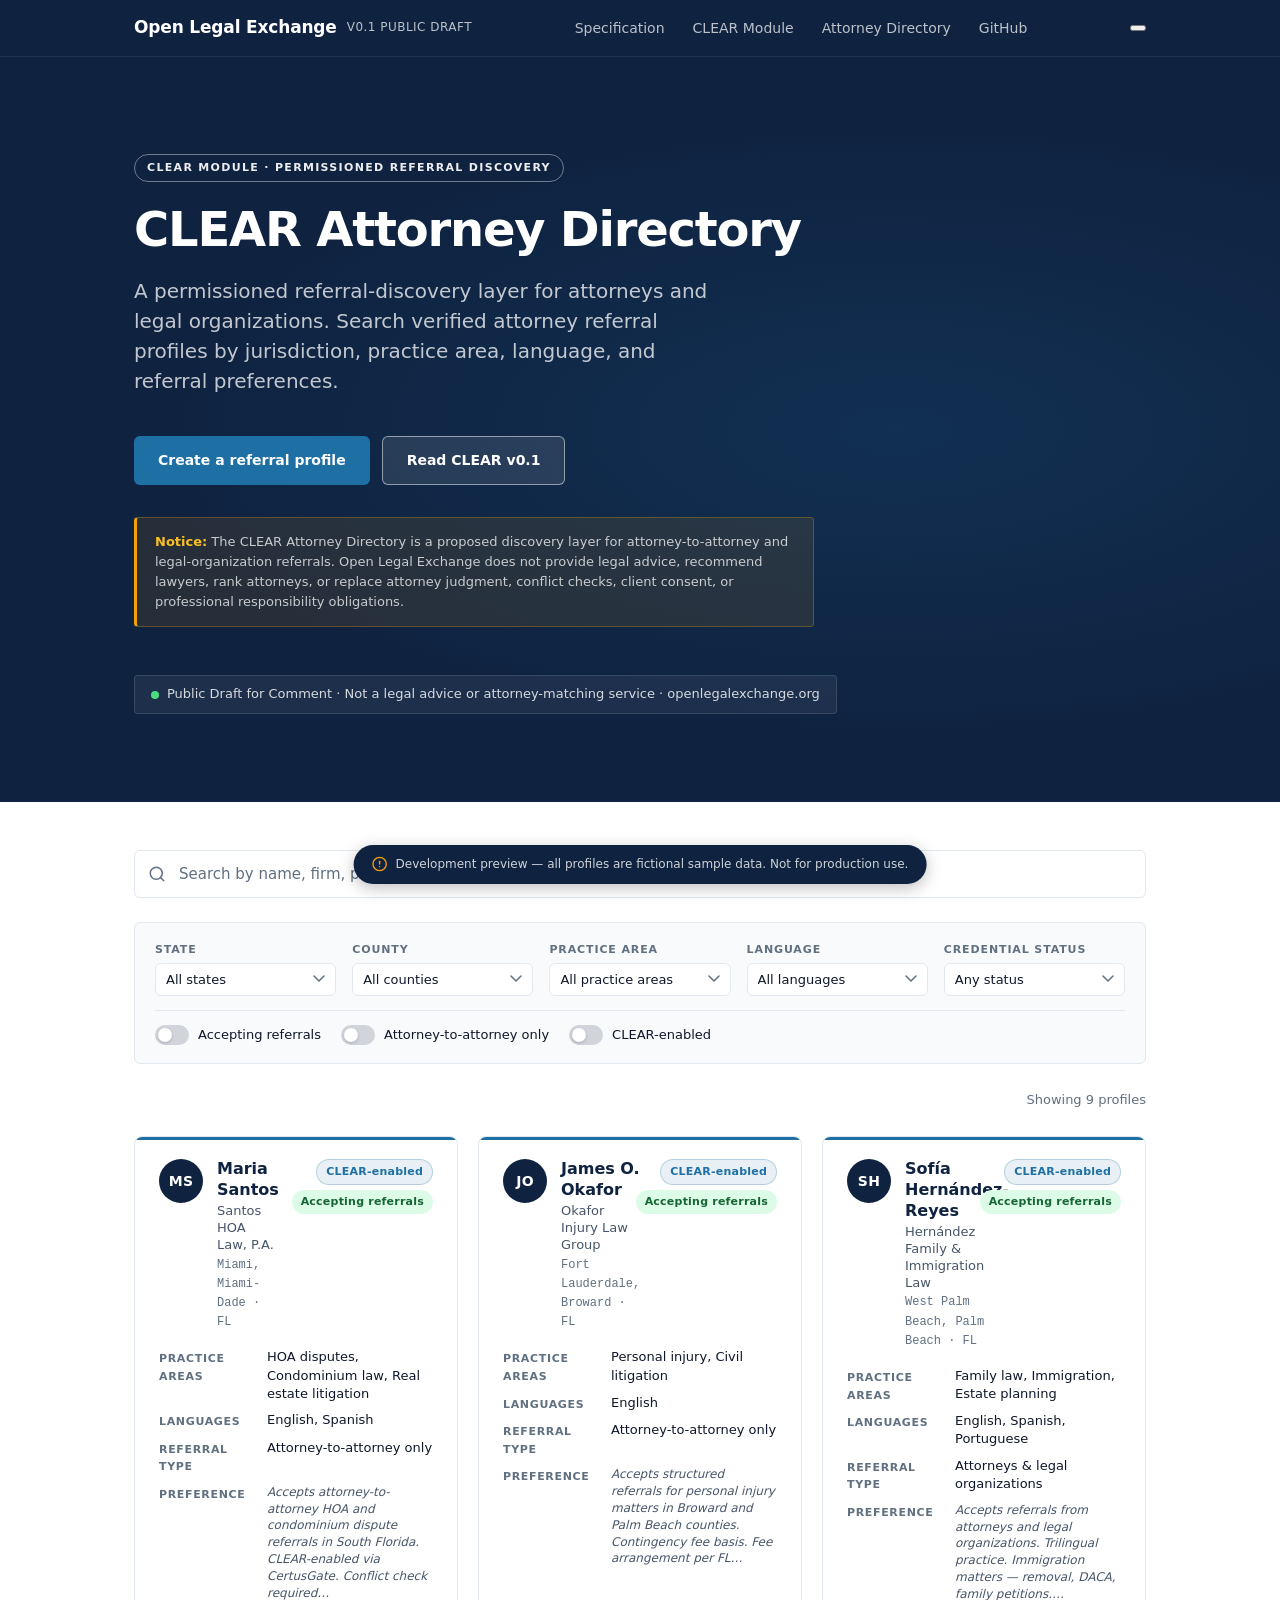
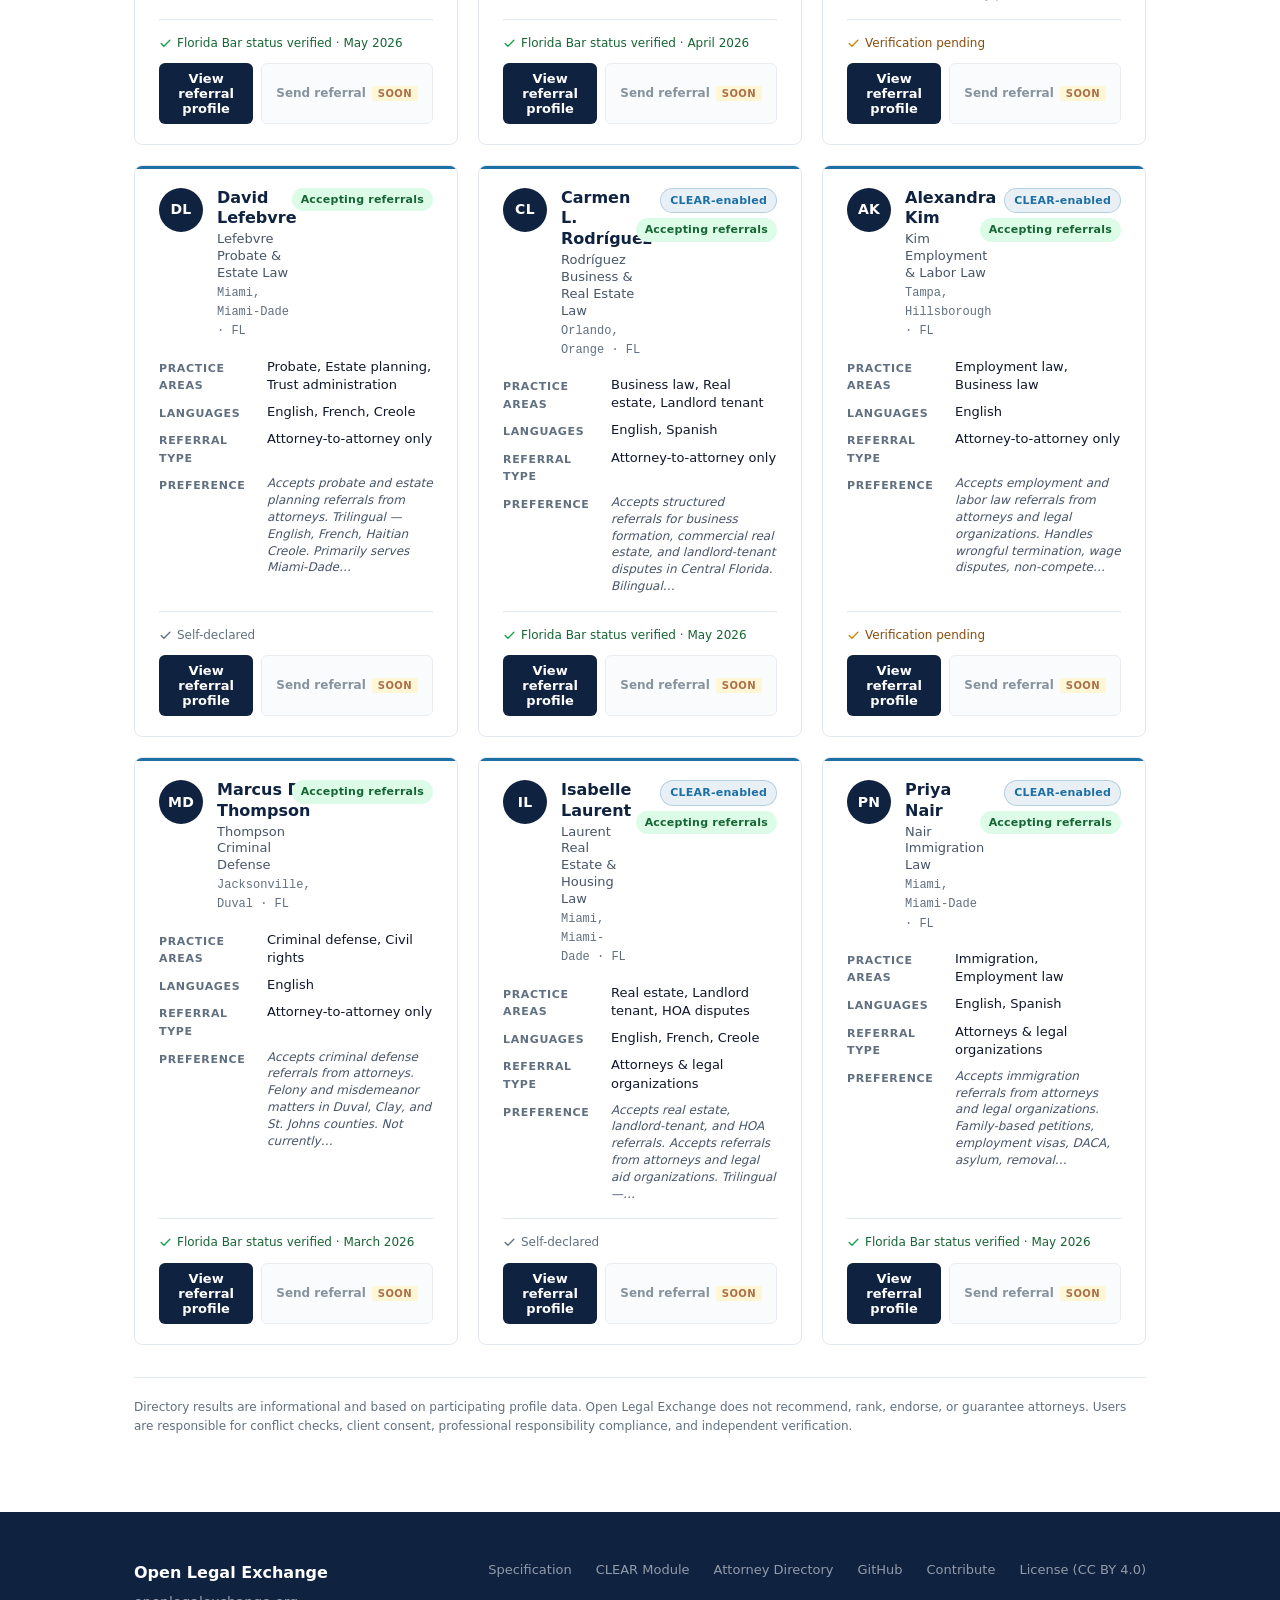
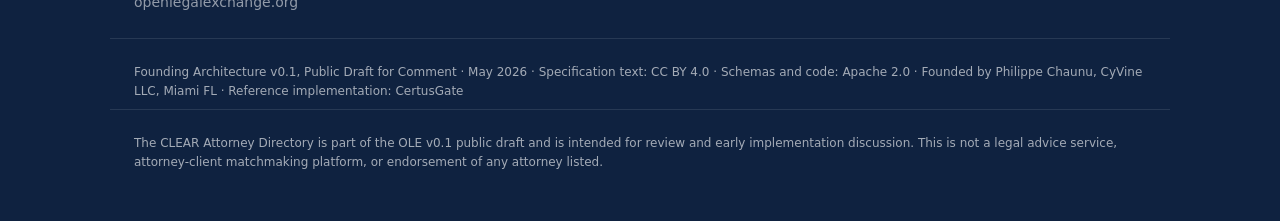
==== commit efabeb88: "fix: correct GitHub repo URLs in attorney directory All 6 links pointed to nonexistent github.com/op" ====
--- a/attorneys/index.html
+++ b/attorneys/index.html
@@ -5,6 +5,7 @@
   <meta name="viewport" content="width=device-width, initial-scale=1.0">
   <title>CLEAR Attorney Directory · Open Legal Exchange</title>
   <meta name="description" content="A permissioned referral-discovery layer for attorneys and legal organizations. Search verified attorney referral profiles by jurisdiction, practice area, language, and referral preferences.">
+  <link rel="icon" href="/favicon.png" type="image/png">
   <link rel="stylesheet" href="../styles.css">
   <link rel="stylesheet" href="directory.css">
 </head>
@@ -20,7 +21,7 @@
       <li><a href="/spec/">Specification</a></li>
       <li><a href="/clear/">CLEAR Module</a></li>
       <li><a href="/attorneys/" aria-current="page">Attorney Directory</a></li>
-      <li><a href="https://github.com/openlegalexchange/ole">GitHub</a></li>
+      <li><a href="https://github.com/OpenLegalExchange/spec">GitHub</a></li>
     </ul>
     <button class="nav-menu-btn" aria-label="Open menu" aria-expanded="false" aria-controls="mobile-nav">
       <span></span><span></span><span></span>
@@ -38,8 +39,8 @@
       Search verified attorney referral profiles by jurisdiction, practice area, language, and referral preferences.
     </p>
     <div class="btn-group">
-      <a href="https://github.com/openlegalexchange/ole/discussions" class="btn btn-primary">Create a referral profile</a>
-      <a href="https://github.com/openlegalexchange/ole/blob/main/spec/v0.1/clear.md" class="btn btn-secondary">Read CLEAR v0.1</a>
+      <a href="https://github.com/OpenLegalExchange/spec/discussions" class="btn btn-primary">Create a referral profile</a>
+      <a href="https://github.com/OpenLegalExchange/spec/blob/main/spec/v0.1/clear.md" class="btn btn-secondary">Read CLEAR v0.1</a>
     </div>
     <div class="dir-notice" role="note">
       <strong>Notice:</strong> The CLEAR Attorney Directory is a proposed discovery layer for
@@ -224,9 +225,9 @@
       <a href="/spec/">Specification</a>
       <a href="/clear/">CLEAR Module</a>
       <a href="/attorneys/">Attorney Directory</a>
-      <a href="https://github.com/openlegalexchange/ole">GitHub</a>
-      <a href="https://github.com/openlegalexchange/ole/blob/main/CONTRIBUTING.md">Contribute</a>
-      <a href="https://github.com/openlegalexchange/ole/blob/main/LICENSE">License (CC BY 4.0)</a>
+      <a href="https://github.com/OpenLegalExchange/spec">GitHub</a>
+      <a href="https://github.com/OpenLegalExchange/spec/blob/main/CONTRIBUTING.md">Contribute</a>
+      <a href="https://github.com/OpenLegalExchange/spec/blob/main/LICENSE">License (CC BY 4.0)</a>
     </div>
   </div>
   <div class="footer-meta">
@@ -273,8 +274,8 @@
   </div>
 </div>
 
-<!-- Sample data notice banner -->
-<div id="sample-data-notice" class="sample-data-notice" role="note">
+<!-- Sample data notice banner — shown by directory.js when sample profiles are present -->
+<div id="sample-data-notice" class="sample-data-notice" role="note" hidden>
   <svg width="16" height="16" viewBox="0 0 24 24" fill="none" stroke="currentColor" stroke-width="2" stroke-linecap="round" stroke-linejoin="round" aria-hidden="true"><circle cx="12" cy="12" r="10"/><line x1="12" y1="8" x2="12" y2="12"/><line x1="12" y1="16" x2="12.01" y2="16"/></svg>
   <span>Development preview — all profiles are fictional sample data. Not for production use.</span>
 </div>
--- a/styles.css
+++ b/styles.css
@@ -1,4 +1,7 @@
 /* OLE — Open Legal Exchange — Site Stylesheet */
+
+/* Ensure the HTML hidden attribute always works regardless of display overrides */
+[hidden] { display: none !important; }
 
 :root {
   --navy: #0f2240;
--- a/attorneys/directory.css
+++ b/attorneys/directory.css
@@ -428,6 +428,24 @@
   justify-content: center;
   flex-shrink: 0;
   letter-spacing: 0.02em;
+  overflow: hidden;
+  position: relative;
+}
+
+.dir-avatar-img {
+  width: 100%;
+  height: 100%;
+  object-fit: cover;
+  border-radius: 50%;
+  display: block;
+}
+
+.dir-avatar-fallback {
+  display: flex;
+  align-items: center;
+  justify-content: center;
+  width: 100%;
+  height: 100%;
 }
 
 .dir-card-name {
@@ -566,6 +584,12 @@
   display: flex;
   gap: 8px;
   flex-wrap: wrap;
+}
+
+.dir-card-source {
+  font-size: 11px;
+  color: var(--muted);
+  text-align: right;
 }
 
 .btn-card-view {
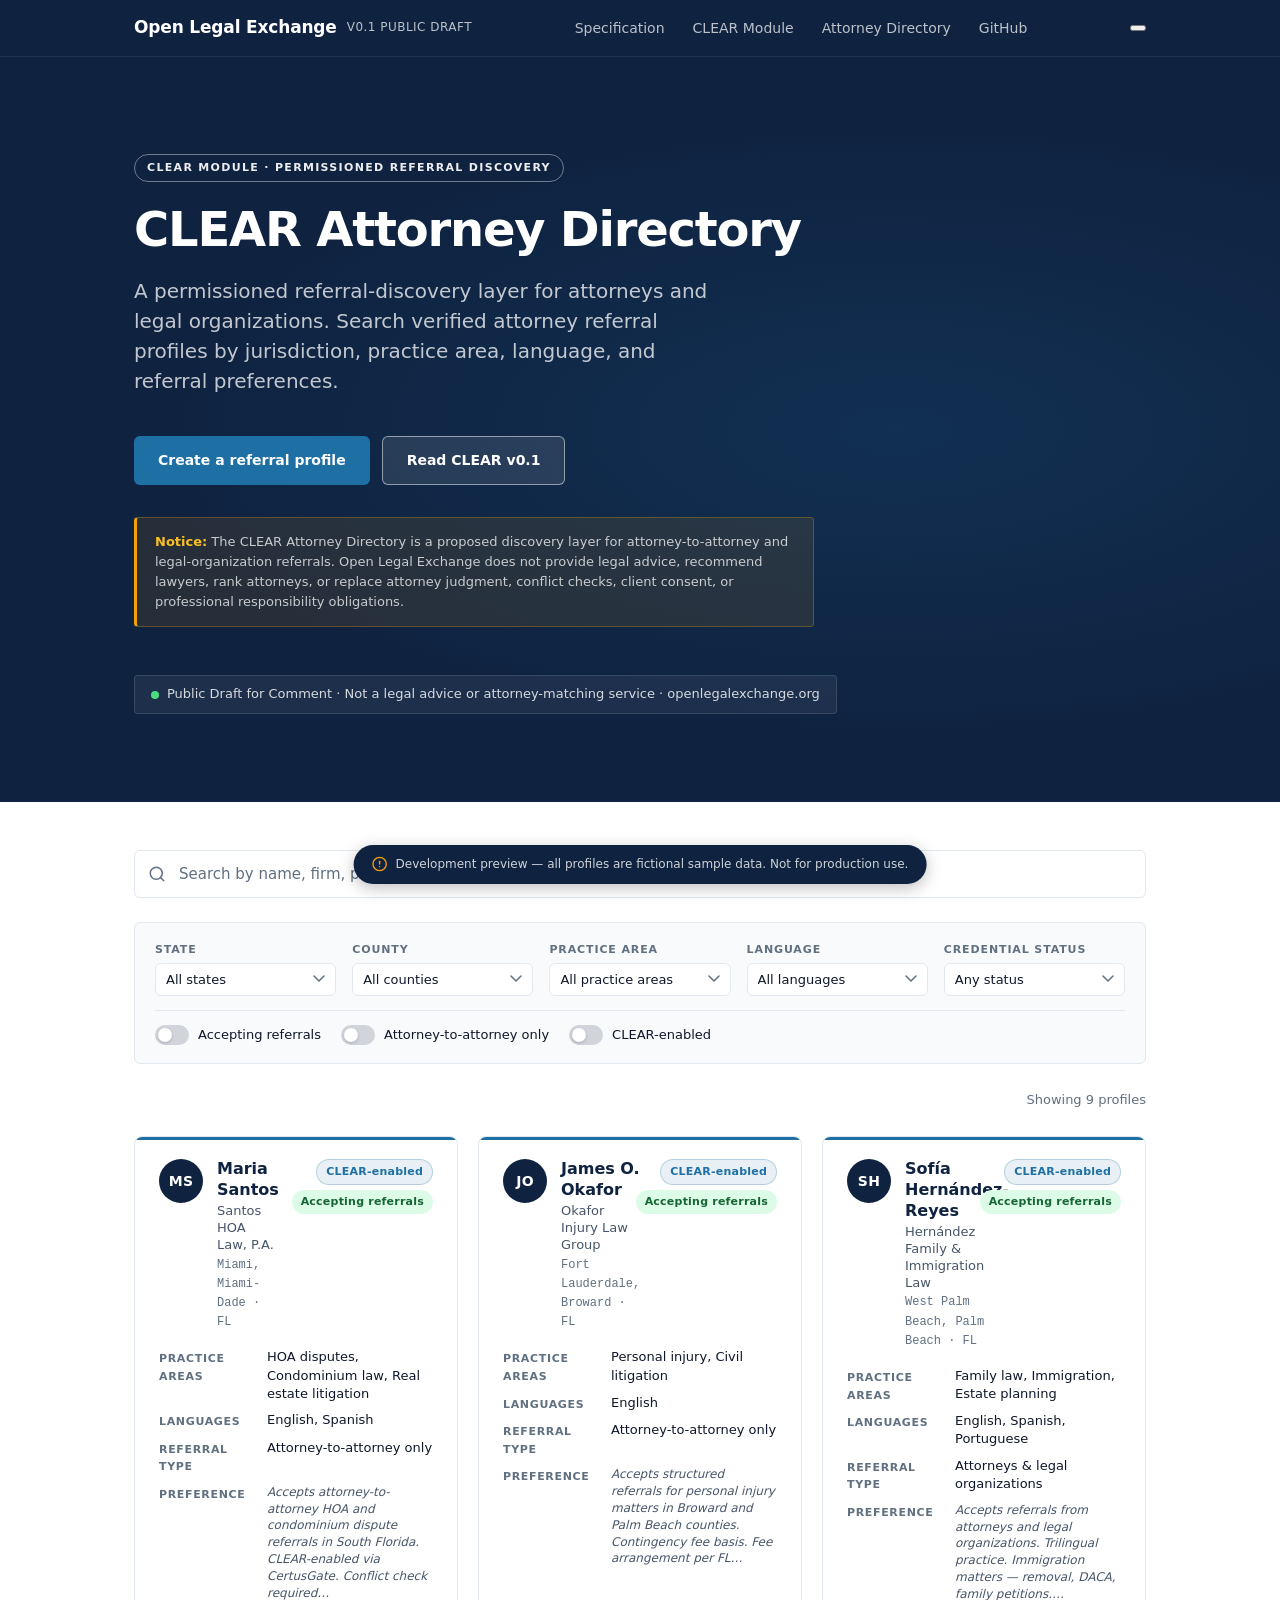
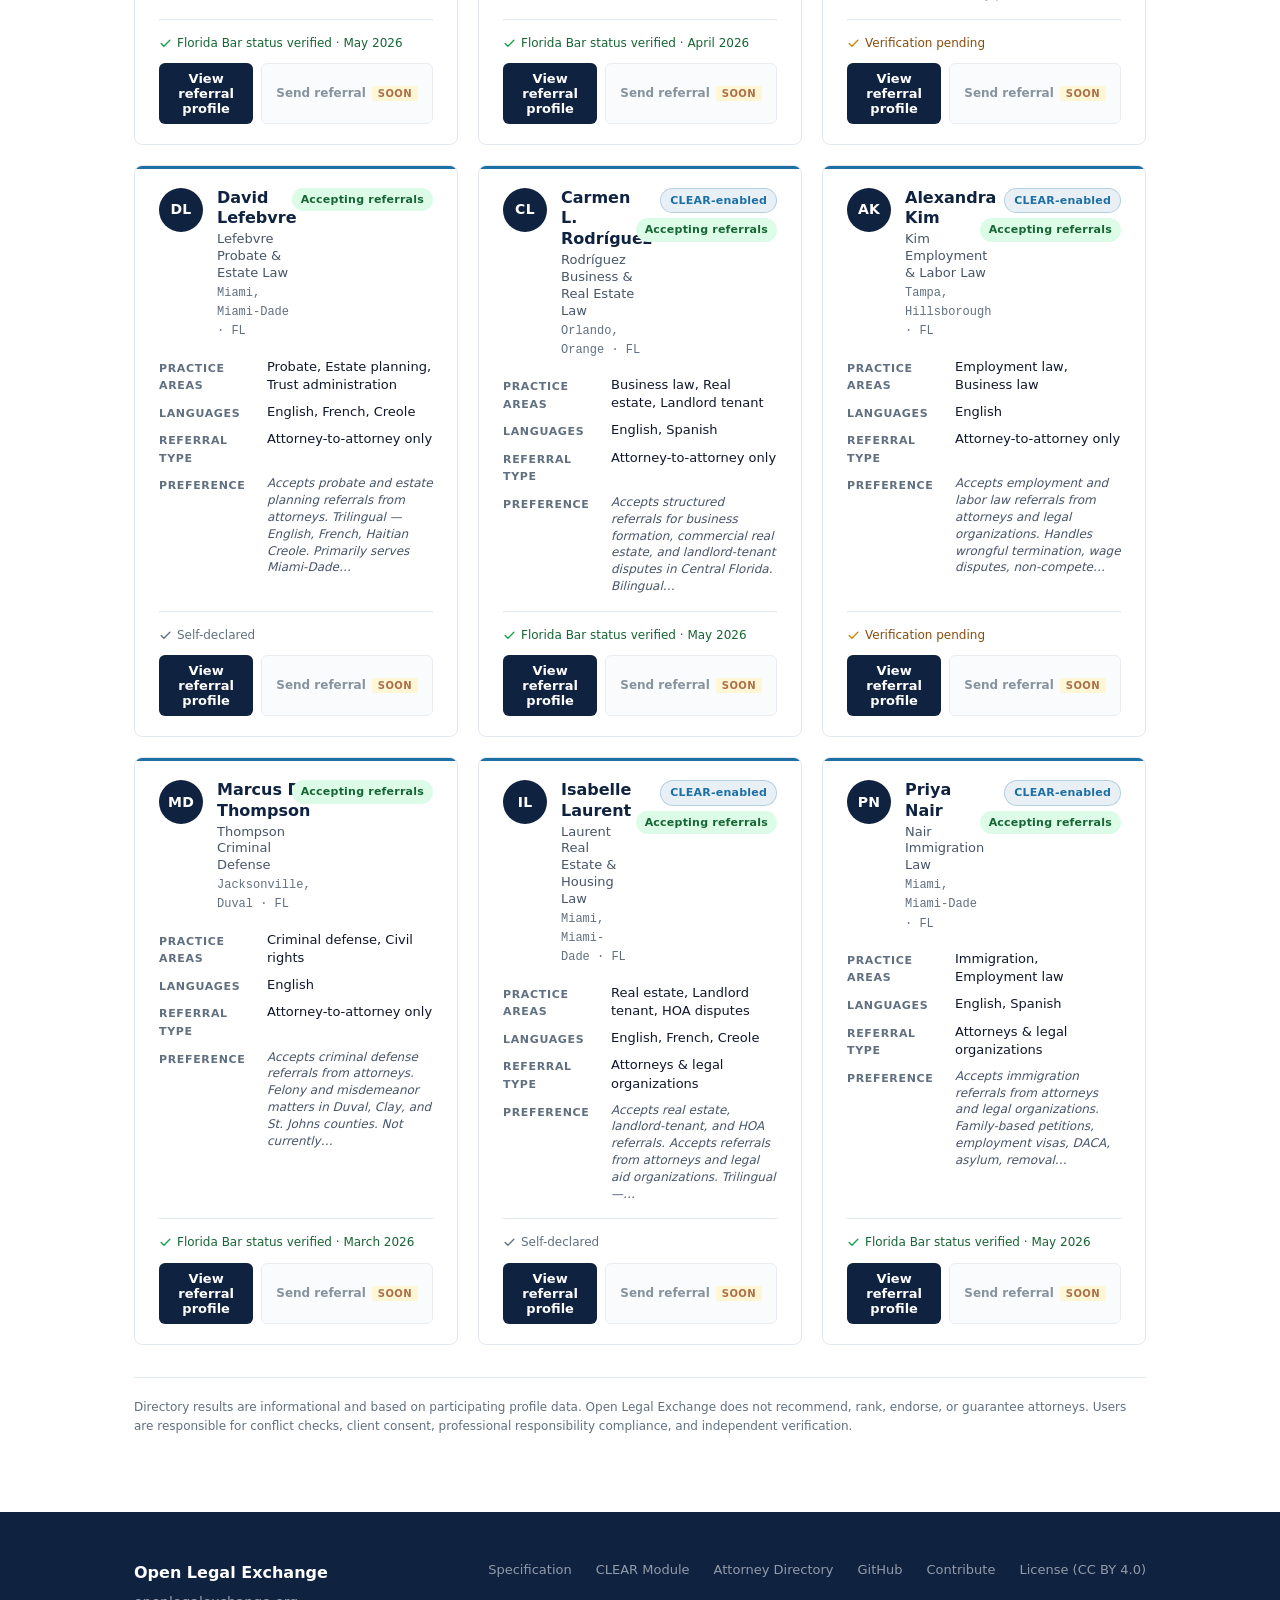
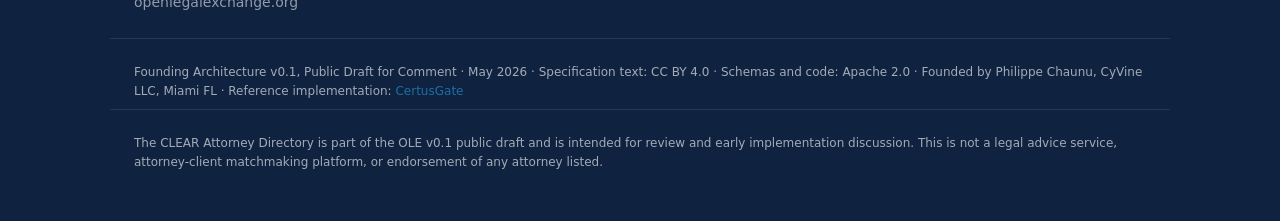
==== commit bee68778: "fix: pre-announcement audit — favicon, marked.js race, CertusGate link, draft wording - Replace 858K" ====
--- a/attorneys/index.html
+++ b/attorneys/index.html
@@ -234,7 +234,7 @@
     Founding Architecture v0.1, Public Draft for Comment · May 2026 ·
     Specification text: CC BY 4.0 · Schemas and code: Apache 2.0 ·
     Founded by Philippe Chaunu, CyVine LLC, Miami FL ·
-    Reference implementation: CertusGate
+    Reference implementation: <a href="https://certusgate.com">CertusGate</a>
   </div>
   <div class="footer-meta" style="margin-top:8px;">
     The CLEAR Attorney Directory is part of the OLE v0.1 public draft and is intended for review
